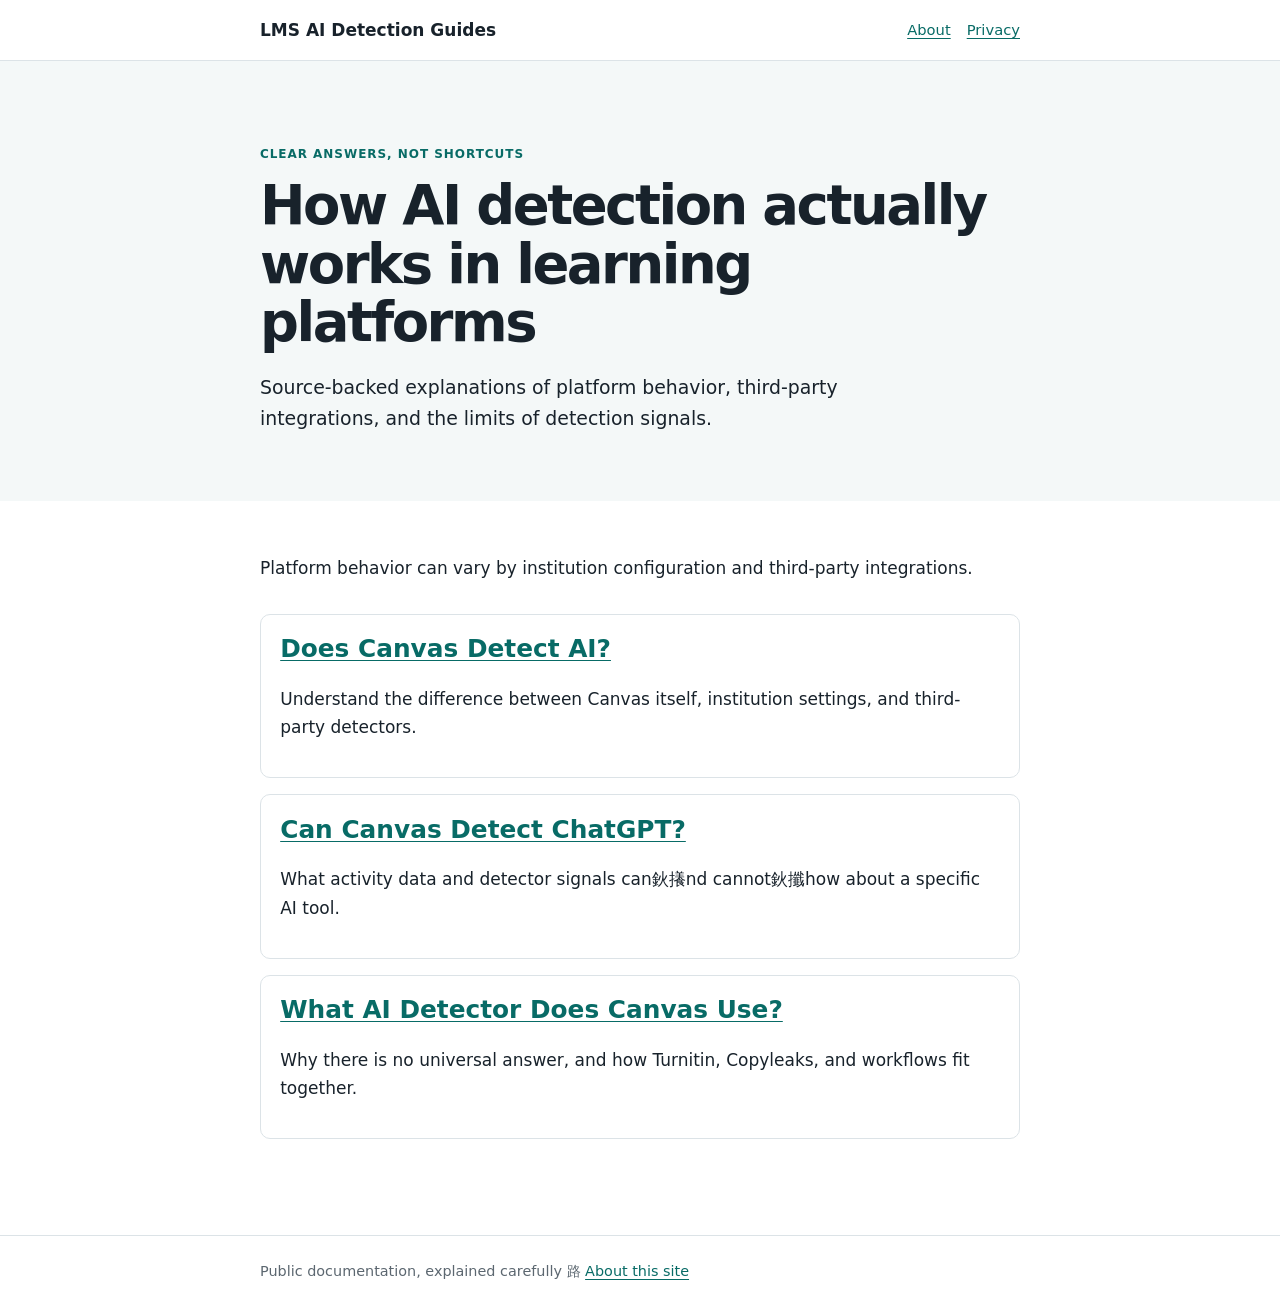
==== index.html @ b273c8b9 "feat: launch canvas ai detection keyword strike" ====
<!doctype html><html lang="en"><head><meta charset="utf-8"><meta name="viewport" content="width=device-width,initial-scale=1"><title>LMS AI Detection Guides</title><meta name="description" content="Source-backed explanations of how AI detection works across learning platforms."><meta name="robots" content="index,follow"><link rel="canonical" href="https://dafeng9920.github.io/"><meta property="og:title" content="LMS AI Detection Guides"><meta property="og:description" content="Clear, source-backed explanations of LMS AI-detection behavior."><meta property="og:type" content="website"><meta property="og:url" content="https://dafeng9920.github.io/"><meta name="twitter:card" content="summary"><meta name="twitter:title" content="LMS AI Detection Guides"><meta name="twitter:description" content="Clear, source-backed explanations of LMS AI-detection behavior."><link rel="stylesheet" href="/site.css"><link rel="icon" href="data:image/svg+xml,%3Csvg xmlns='http://www.w3.org/2000/svg' viewBox='0 0 64 64'%3E%3Crect width='64' height='64' rx='12' fill='%23086b66'/%3E%3Cpath d='M17 16h8v13l13-13h10L33 31l16 17H38L25 34v14h-8z' fill='white'/%3E%3C/svg%3E"></head><body><header class="nav"><div class="wrap"><a class="brand" href="/">LMS AI Detection Guides</a><nav class="navlinks"><a href="/about/">About</a><a href="/privacy/">Privacy</a></nav></div></header><section class="hero"><div class="wrap"><p class="eyebrow">Clear answers, not shortcuts</p><h1>How AI detection actually works in learning platforms</h1><p class="lead">Source-backed explanations of platform behavior, third-party integrations, and the limits of detection signals.</p></div></section><main class="main wrap"><p>Platform behavior can vary by institution configuration and third-party integrations.</p><div class="cards"><article class="card"><h2><a href="/does-canvas-detect-ai/">Does Canvas Detect AI?</a></h2><p>Understand the difference between Canvas itself, institution settings, and third-party detectors.</p></article><article class="card"><h2><a href="/can-canvas-detect-chatgpt/">Can Canvas Detect ChatGPT?</a></h2><p>What activity data and detector signals can鈥攁nd cannot鈥攕how about a specific AI tool.</p></article><article class="card"><h2><a href="/what-ai-detector-does-canvas-use/">What AI Detector Does Canvas Use?</a></h2><p>Why there is no universal answer, and how Turnitin, Copyleaks, and workflows fit together.</p></article></div></main><footer class="footer"><div class="wrap">Public documentation, explained carefully 路 <a href="/about/">About this site</a></div></footer></body></html>
---- site.css ----
:root{--ink:#18222b;--muted:#5c6770;--line:#dce3e7;--paper:#fff;--wash:#f4f8f8;--brand:#086b66;--brand-dark:#064b48;--accent:#e8f5f1}*{box-sizing:border-box}body{margin:0;color:var(--ink);font:17px/1.65 system-ui,-apple-system,"Segoe UI",sans-serif;background:var(--paper)}a{color:var(--brand);text-decoration-thickness:1px;text-underline-offset:3px}a:hover{color:var(--brand-dark)}.wrap{width:min(100% - 2.5rem,760px);margin:auto}.nav{border-bottom:1px solid var(--line);padding:1rem 0}.nav .wrap{display:flex;justify-content:space-between;gap:1rem;align-items:center}.brand{font-weight:800;color:var(--ink);text-decoration:none}.navlinks{display:flex;gap:1rem;font-size:.92rem}.hero{padding:4.5rem 0 3rem;background:var(--wash)}.eyebrow{color:var(--brand);font-weight:800;text-transform:uppercase;letter-spacing:.08em;font-size:.75rem}h1{font-size:clamp(2rem,6vw,3.4rem);line-height:1.08;letter-spacing:-.045em;margin:.35rem 0 1.15rem}h2{font-size:1.55rem;line-height:1.22;margin-top:2.75rem}h3{font-size:1.12rem;margin-top:1.5rem}.lead{font-size:1.18rem;max-width:680px}.main{padding:2.25rem 0 4rem}.answer{border-left:4px solid var(--brand);background:var(--accent);padding:1.1rem 1.25rem;font-size:1.08rem}.cards{display:grid;gap:1rem;margin:2rem 0}.card{border:1px solid var(--line);border-radius:10px;padding:1.2rem;background:#fff}.card h2,.card h3{margin-top:0}.flow{display:grid;grid-template-columns:repeat(5,1fr);gap:.5rem;margin:1.5rem 0}.flow div{background:var(--accent);border-radius:8px;padding:.75rem;font-size:.88rem;text-align:center;font-weight:700}.summary{background:var(--wash);border-radius:10px;padding:1.2rem}.summary ul{margin-bottom:0}.note{font-size:.92rem;color:var(--muted);border-top:1px solid var(--line);margin-top:3rem;padding-top:1rem}.sources li{margin:.6rem 0}.footer{border-top:1px solid var(--line);padding:1.5rem 0;color:var(--muted);font-size:.9rem}.faq details{border-bottom:1px solid var(--line);padding:.85rem 0}.faq summary{cursor:pointer;font-weight:700}@media(max-width:620px){.nav .wrap{align-items:flex-start}.navlinks{gap:.6rem;flex-wrap:wrap;justify-content:flex-end}.hero{padding:3rem 0 2rem}.flow{grid-template-columns:1fr}.flow div:after{content:"↓";display:block;color:var(--brand)}.flow div:last-child:after{display:none}}
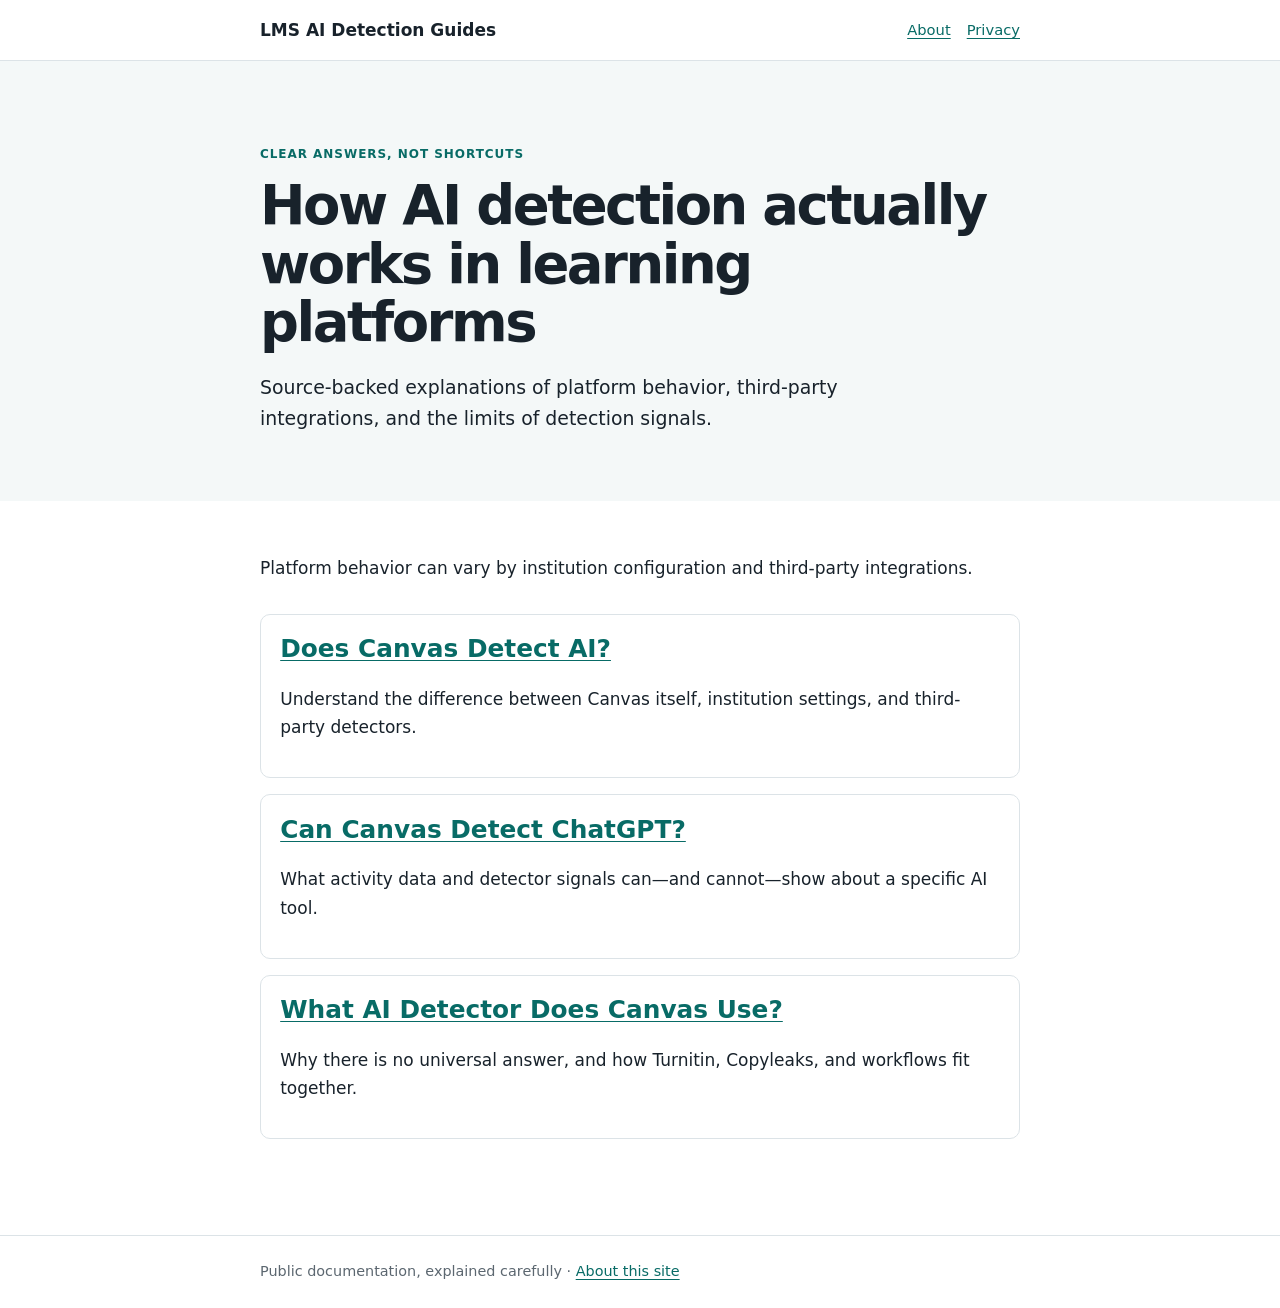
==== commit 89132a13: "fix: repair canvas pages encoding and html" ====
--- a/index.html
+++ b/index.html
@@ -1 +1 @@
-<!doctype html><html lang="en"><head><meta charset="utf-8"><meta name="viewport" content="width=device-width,initial-scale=1"><title>LMS AI Detection Guides</title><meta name="description" content="Source-backed explanations of how AI detection works across learning platforms."><meta name="robots" content="index,follow"><link rel="canonical" href="https://dafeng9920.github.io/"><meta property="og:title" content="LMS AI Detection Guides"><meta property="og:description" content="Clear, source-backed explanations of LMS AI-detection behavior."><meta property="og:type" content="website"><meta property="og:url" content="https://dafeng9920.github.io/"><meta name="twitter:card" content="summary"><meta name="twitter:title" content="LMS AI Detection Guides"><meta name="twitter:description" content="Clear, source-backed explanations of LMS AI-detection behavior."><link rel="stylesheet" href="/site.css"><link rel="icon" href="data:image/svg+xml,%3Csvg xmlns='http://www.w3.org/2000/svg' viewBox='0 0 64 64'%3E%3Crect width='64' height='64' rx='12' fill='%23086b66'/%3E%3Cpath d='M17 16h8v13l13-13h10L33 31l16 17H38L25 34v14h-8z' fill='white'/%3E%3C/svg%3E"></head><body><header class="nav"><div class="wrap"><a class="brand" href="/">LMS AI Detection Guides</a><nav class="navlinks"><a href="/about/">About</a><a href="/privacy/">Privacy</a></nav></div></header><section class="hero"><div class="wrap"><p class="eyebrow">Clear answers, not shortcuts</p><h1>How AI detection actually works in learning platforms</h1><p class="lead">Source-backed explanations of platform behavior, third-party integrations, and the limits of detection signals.</p></div></section><main class="main wrap"><p>Platform behavior can vary by institution configuration and third-party integrations.</p><div class="cards"><article class="card"><h2><a href="/does-canvas-detect-ai/">Does Canvas Detect AI?</a></h2><p>Understand the difference between Canvas itself, institution settings, and third-party detectors.</p></article><article class="card"><h2><a href="/can-canvas-detect-chatgpt/">Can Canvas Detect ChatGPT?</a></h2><p>What activity data and detector signals can鈥攁nd cannot鈥攕how about a specific AI tool.</p></article><article class="card"><h2><a href="/what-ai-detector-does-canvas-use/">What AI Detector Does Canvas Use?</a></h2><p>Why there is no universal answer, and how Turnitin, Copyleaks, and workflows fit together.</p></article></div></main><footer class="footer"><div class="wrap">Public documentation, explained carefully 路 <a href="/about/">About this site</a></div></footer></body></html>
+<!doctype html><html lang="en"><head><meta charset="utf-8"><meta name="viewport" content="width=device-width,initial-scale=1"><title>LMS AI Detection Guides</title><meta name="description" content="Source-backed explanations of how AI detection works across learning platforms."><meta name="robots" content="index,follow"><link rel="canonical" href="https://dafeng9920.github.io/"><meta property="og:title" content="LMS AI Detection Guides"><meta property="og:description" content="Clear, source-backed explanations of LMS AI-detection behavior."><meta property="og:type" content="website"><meta property="og:url" content="https://dafeng9920.github.io/"><meta name="twitter:card" content="summary"><meta name="twitter:title" content="LMS AI Detection Guides"><meta name="twitter:description" content="Clear, source-backed explanations of LMS AI-detection behavior."><link rel="stylesheet" href="/site.css"><link rel="icon" href="data:image/svg+xml,%3Csvg xmlns='http://www.w3.org/2000/svg' viewBox='0 0 64 64'%3E%3Crect width='64' height='64' rx='12' fill='%23086b66'/%3E%3Cpath d='M17 16h8v13l13-13h10L33 31l16 17H38L25 34v14h-8z' fill='white'/%3E%3C/svg%3E"></head><body><header class="nav"><div class="wrap"><a class="brand" href="/">LMS AI Detection Guides</a><nav class="navlinks"><a href="/about/">About</a><a href="/privacy/">Privacy</a></nav></div></header><section class="hero"><div class="wrap"><p class="eyebrow">Clear answers, not shortcuts</p><h1>How AI detection actually works in learning platforms</h1><p class="lead">Source-backed explanations of platform behavior, third-party integrations, and the limits of detection signals.</p></div></section><main class="main wrap"><p>Platform behavior can vary by institution configuration and third-party integrations.</p><div class="cards"><article class="card"><h2><a href="/does-canvas-detect-ai/">Does Canvas Detect AI?</a></h2><p>Understand the difference between Canvas itself, institution settings, and third-party detectors.</p></article><article class="card"><h2><a href="/can-canvas-detect-chatgpt/">Can Canvas Detect ChatGPT?</a></h2><p>What activity data and detector signals can—and cannot—show about a specific AI tool.</p></article><article class="card"><h2><a href="/what-ai-detector-does-canvas-use/">What AI Detector Does Canvas Use?</a></h2><p>Why there is no universal answer, and how Turnitin, Copyleaks, and workflows fit together.</p></article></div></main><footer class="footer"><div class="wrap">Public documentation, explained carefully · <a href="/about/">About this site</a></div></footer></body></html>
